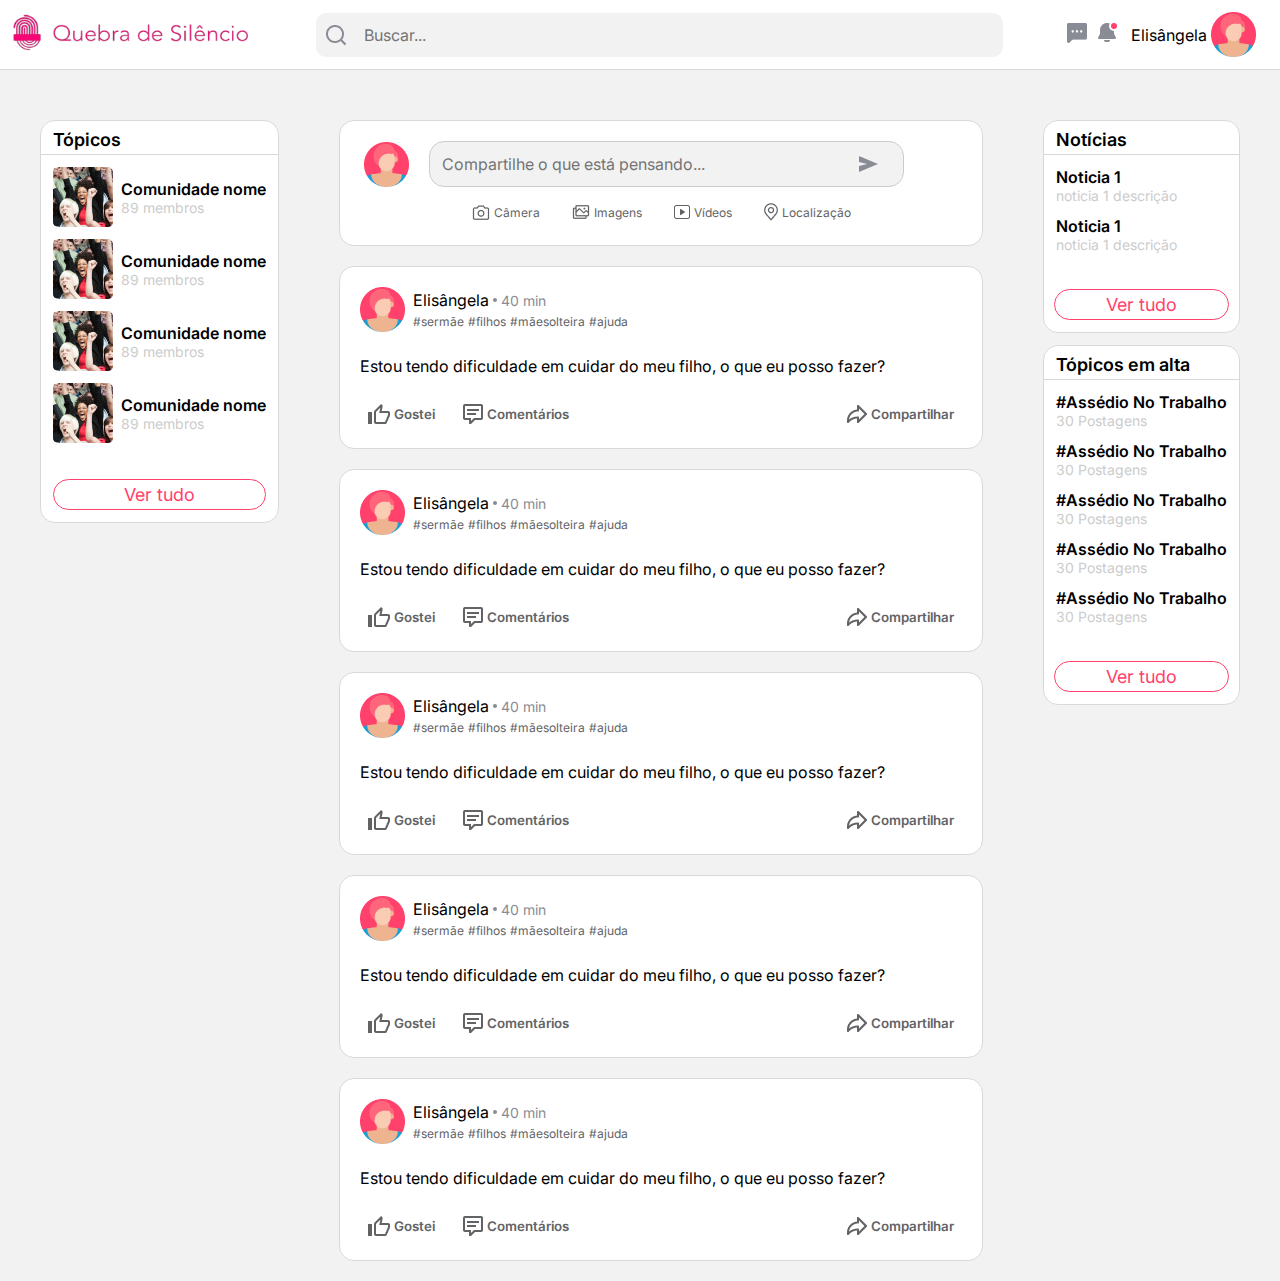
==== comunidade/index.html @ 5e2fcc79 "feat: finalizando projeto" ====
<!DOCTYPE html>
<html lang="en">

<head>
  <meta charset="UTF-8">
  <meta name="viewport" content="width=device-width, initial-scale=1.0">
  <link rel="preconnect" href="https://fonts.googleapis.com">
  <link rel="preconnect" href="https://fonts.gstatic.com" crossorigin>
  <link
    href="https://fonts.googleapis.com/css2?family=Epilogue:wght@400;600;800&family=Inter:wght@400;600;800&family=Roboto:wght@400;500;700&display=swap"
    rel="stylesheet">
  <link rel="stylesheet" href="styles.css">
  <title>Quebra de Silêncio - Comunidade</title>
</head>

<body>
  <header id="navheader">
    <nav class="comunidade-navbar">
      <a href="/comunidade-quebradesilencio/comunidade">
        <img src="../images/logo_novo.png" alt="Quebra de Silêncio">
      </a>
      <ul class="comunidade-navbar-list">
        <li class="comunidade-navbar-item search">
          <img src="./assets/ri_search-line.png" alt="Pesquisar">
          <input type="text" name="search" id="search" placeholder="Buscar...">
        </li>
        <li class="comunidade-navbar-item chat">
          <a href="#">
            <img src="./assets/chat.png" alt="">
          </a>
        </li>
        <li class="comunidade-navbar-item notification notified">
          <a href="#">
            <img src="./assets/notification.png" alt="">
          </a>
        </li>
        <li class="comunidade-navbar-item user ">
          <p>Elisângela</p>
          <img src="./assets/user_icon.png" alt="Elisângela">

        </li>
      </ul>
    </nav>
  </header>

  <main class="feed-container">
    <aside class="topicos">
      <p>Tópicos</p>
      <ul>
        <li>
          <img src="./assets/comunidade-template.jpg" alt="Comunidade nome">
          <div class="comunidade-nome-container">
            <p class="comunidade-nome">Comunidade nome</p>
            <p class="comunidade-members">89 membros</p>
          </div>
        </li>
        <li>
          <img src="./assets/comunidade-template.jpg" alt="Comunidade nome">
          <div class="comunidade-nome-container">
            <p class="comunidade-nome">Comunidade nome</p>
            <p class="comunidade-members">89 membros</p>
          </div>
        </li>
        <li>
          <img src="./assets/comunidade-template.jpg" alt="Comunidade nome">
          <div class="comunidade-nome-container">
            <p class="comunidade-nome">Comunidade nome</p>
            <p class="comunidade-members">89 membros</p>
          </div>
        </li>
        <li>
          <img src="./assets/comunidade-template.jpg" alt="Comunidade nome">
          <div class="comunidade-nome-container">
            <p class="comunidade-nome">Comunidade nome</p>
            <p class="comunidade-members">89 membros</p>
          </div>
        </li>
      </ul>

      <button type="button" class="button-see-all">
        Ver tudo
      </button>
    </aside>
    <section class="feed">
      <div class="user-feed-input-container">
        <div class="user-feed-input">
          <img src="./assets/user_icon.png" alt="Elisângela">
          <div class="input-div-container">
            <input type="text" name="post" id="post" placeholder="Compartilhe o que está pensando...">
            <button type="button">
              <img src="./assets/send.png" alt="Enviar">

            </button>
          </div>
        </div>
        <div class="tools">
          <button class="tool-container">
            <img src="./assets/camera.png" alt="Câmera">
            <p>Câmera</p>
          </button>
          <button class="tool-container">
            <img src="./assets/images.png" alt="Câmera">
            <p>Imagens</p>
          </button>
          <button class="tool-container">
            <img src="./assets/videos.png" alt="Câmera">
            <p>Vídeos</p>
          </button>
          <button class="tool-container">
            <img src="./assets/location.png" alt="Câmera">
            <p>Localização</p>
          </button>
        </div>
      </div>
      <div class="posts">
        <div class="post">
          <div class="user-post">
            <img src="./assets/user_icon.png" alt="Elisângela">
            <div class="post-hashtags-container">
              <div>
                <p>Elisângela</p>
                <div class="divider-point"></div>
                <p class="post-time">40 min</p>
              </div>
              <div class="hashtags">
                <a href="#" class="hashtag">#sermãe</a>
                <a href="#" class="hashtag">#filhos</a>
                <a href="#" class="hashtag">#mãesolteira</a>
                <a href="#" class="hashtag">#ajuda</a>
              </div>


            </div>
          </div>
          <p class="post-description">Estou tendo dificuldade em cuidar do meu filho, o que eu posso fazer?</p>
          <div class="post-assets">
            <!-- aqui vai imagem, video, arquivo etc. -->
          </div>
          <div class="actions">
            <div class="like-comment">
              <button type="button" class="action">
                <img src="./assets/like.png" alt="Botão de gostei">
                <p>Gostei</p>
              </button>
              <button type="button" class="action">
                <img src="./assets/comment.png" alt="Botão de comentários">
                <p>Comentários</p>
              </button>
            </div>
            <button type="button" class="action">
              <img src="./assets/share.png" alt="Botão de compartilhar">
              <p>Compartilhar</p>
            </button>
          </div>
        </div>
        <div class="post">
          <div class="user-post">
            <img src="./assets/user_icon.png" alt="Elisângela">
            <div class="post-hashtags-container">
              <div>
                <p>Elisângela</p>
                <div class="divider-point"></div>
                <p class="post-time">40 min</p>
              </div>
              <div class="hashtags">
                <a href="#" class="hashtag">#sermãe</a>
                <a href="#" class="hashtag">#filhos</a>
                <a href="#" class="hashtag">#mãesolteira</a>
                <a href="#" class="hashtag">#ajuda</a>
              </div>


            </div>
          </div>
          <p class="post-description">Estou tendo dificuldade em cuidar do meu filho, o que eu posso fazer?</p>
          <div class="post-assets">
            <!-- aqui vai imagem, video, arquivo etc. -->
          </div>
          <div class="actions">
            <div class="like-comment">
              <button type="button" class="action">
                <img src="./assets/like.png" alt="Botão de gostei">
                <p>Gostei</p>
              </button>
              <button type="button" class="action">
                <img src="./assets/comment.png" alt="Botão de comentários">
                <p>Comentários</p>
              </button>
            </div>
            <button type="button" class="action">
              <img src="./assets/share.png" alt="Botão de compartilhar">
              <p>Compartilhar</p>
            </button>
          </div>
        </div>
        <div class="post">
          <div class="user-post">
            <img src="./assets/user_icon.png" alt="Elisângela">
            <div class="post-hashtags-container">
              <div>
                <p>Elisângela</p>
                <div class="divider-point"></div>
                <p class="post-time">40 min</p>
              </div>
              <div class="hashtags">
                <a href="#" class="hashtag">#sermãe</a>
                <a href="#" class="hashtag">#filhos</a>
                <a href="#" class="hashtag">#mãesolteira</a>
                <a href="#" class="hashtag">#ajuda</a>
              </div>


            </div>
          </div>
          <p class="post-description">Estou tendo dificuldade em cuidar do meu filho, o que eu posso fazer?</p>
          <div class="post-assets">
            <!-- aqui vai imagem, video, arquivo etc. -->
          </div>
          <div class="actions">
            <div class="like-comment">
              <button type="button" class="action">
                <img src="./assets/like.png" alt="Botão de gostei">
                <p>Gostei</p>
              </button>
              <button type="button" class="action">
                <img src="./assets/comment.png" alt="Botão de comentários">
                <p>Comentários</p>
              </button>
            </div>
            <button type="button" class="action">
              <img src="./assets/share.png" alt="Botão de compartilhar">
              <p>Compartilhar</p>
            </button>
          </div>
        </div>
        <div class="post">
          <div class="user-post">
            <img src="./assets/user_icon.png" alt="Elisângela">
            <div class="post-hashtags-container">
              <div>
                <p>Elisângela</p>
                <div class="divider-point"></div>
                <p class="post-time">40 min</p>
              </div>
              <div class="hashtags">
                <a href="#" class="hashtag">#sermãe</a>
                <a href="#" class="hashtag">#filhos</a>
                <a href="#" class="hashtag">#mãesolteira</a>
                <a href="#" class="hashtag">#ajuda</a>
              </div>


            </div>
          </div>
          <p class="post-description">Estou tendo dificuldade em cuidar do meu filho, o que eu posso fazer?</p>
          <div class="post-assets">
            <!-- aqui vai imagem, video, arquivo etc. -->
          </div>
          <div class="actions">
            <div class="like-comment">
              <button type="button" class="action">
                <img src="./assets/like.png" alt="Botão de gostei">
                <p>Gostei</p>
              </button>
              <button type="button" class="action">
                <img src="./assets/comment.png" alt="Botão de comentários">
                <p>Comentários</p>
              </button>
            </div>
            <button type="button" class="action">
              <img src="./assets/share.png" alt="Botão de compartilhar">
              <p>Compartilhar</p>
            </button>
          </div>
        </div>
        <div class="post">
          <div class="user-post">
            <img src="./assets/user_icon.png" alt="Elisângela">
            <div class="post-hashtags-container">
              <div>
                <p>Elisângela</p>
                <div class="divider-point"></div>
                <p class="post-time">40 min</p>
              </div>
              <div class="hashtags">
                <a href="#" class="hashtag">#sermãe</a>
                <a href="#" class="hashtag">#filhos</a>
                <a href="#" class="hashtag">#mãesolteira</a>
                <a href="#" class="hashtag">#ajuda</a>
              </div>


            </div>
          </div>
          <p class="post-description">Estou tendo dificuldade em cuidar do meu filho, o que eu posso fazer?</p>
          <div class="post-assets">
            <!-- aqui vai imagem, video, arquivo etc. -->
          </div>
          <div class="actions">
            <div class="like-comment">
              <button type="button" class="action">
                <img src="./assets/like.png" alt="Botão de gostei">
                <p>Gostei</p>
              </button>
              <button type="button" class="action">
                <img src="./assets/comment.png" alt="Botão de comentários">
                <p>Comentários</p>
              </button>
            </div>
            <button type="button" class="action">
              <img src="./assets/share.png" alt="Botão de compartilhar">
              <p>Compartilhar</p>
            </button>
          </div>
        </div>
      </div>

    </section>
    <div class="topics-news">
      <aside class="noticias">
        <p>Notícias</p>
        <ul>
          <li>
            <a href="#">
              <p class="news-title">Noticia 1</p>
            </a>
            <p class="news-description">
              noticia 1 descrição
            </p>
          </li>
          <li>
            <a href="#">
              <p class="news-title">Noticia 1</p>
            </a>
            <p class="news-description">
              noticia 1 descrição
            </p>
          </li>
        </ul>

        <button type="button" class="button-see-all">
          Ver tudo
        </button>
      </aside>
      <aside class="topicos-em-alta">
        <p>Tópicos em alta</p>
        <ul>
          <li>
            <a href="#">
              <p class="hot-topic-title">#Assédio No Trabalho</p>
            </a>
            <p class="hot-topic-posts">
              30 Postagens
            </p>
          </li>
          <li>
            <a href="#">
              <p class="hot-topic-title">#Assédio No Trabalho</p>
            </a>
            <p class="hot-topic-posts">
              30 Postagens
            </p>
          </li>
          <li>
            <a href="#">
              <p class="hot-topic-title">#Assédio No Trabalho</p>
            </a>
            <p class="hot-topic-posts">
              30 Postagens
            </p>
          </li>
          <li>
            <a href="#">
              <p class="hot-topic-title">#Assédio No Trabalho</p>
            </a>
            <p class="hot-topic-posts">
              30 Postagens
            </p>
          </li>
          <li>
            <a href="#">
              <p class="hot-topic-title">#Assédio No Trabalho</p>
            </a>
            <p class="hot-topic-posts">
              30 Postagens
            </p>
          </li>
        </ul>

        <button type="button" class="button-see-all">
          Ver tudo
        </button>
      </aside>

    </div>

  </main>
</body>

</html>
---- comunidade/styles.css ----
* {
    margin: 0;
    padding: 0;
    box-sizing: border-box;
    font-family: 'Inter';
}


body {
    background: #F2F2F2;
    min-height: 100vh;
    padding-bottom: 20px;
}

a {
    text-decoration: none;
    color: #000;
}

a:hover {
    color: #FF416C;
}

#navheader {
    position: sticky;
    top: 0;
    padding: 12px;
    width: 100%;
    background-color: #fff;
    border-bottom: 1px solid #d9d9d9;
}

.comunidade-navbar {
    display: flex;
    align-items: center;
}

.comunidade-navbar a>img {
    width: 240px;
    height: 40px;
}

.comunidade-navbar-list {
    width: 100%;
    display: flex;
    align-items: center;
    justify-content: space-between;

    list-style-type: none;
}

.comunidade-navbar-item.search {
    flex: 1;
    display: flex;
    align-items: center;
    border-radius: 10px;
    margin: 0 64px;
    background: #F2F2F2;
    padding: 4px 8px;

}

.comunidade-navbar-item.search img {
    width: 24px;
    height: 24px;
}

.comunidade-navbar-item.search input {
    flex: 1;
    border: none;
    outline: none;
    padding: 8px 16px;
    font-size: 16px;
    background: transparent;
    font-size: 16px;

}

.comunidade-navbar-item.chat {
    margin-right: 8px;
    position: relative;

}



.comunidade-navbar-item.chat img {
    width: 20px;
    height: 20px;
}

.comunidade-navbar-item.notification {
    position: relative;

}

.comunidade-navbar-item.notified::after {
    position: absolute;
    top: 0;
    right: 0;
    content: "";
    width: 6px;
    height: 6px;
    background: #FF416C;
    border: 2px solid #fff;
    border-radius: 100%;
}

.comunidade-navbar-item.chat.notified::after {
    top: -3px;
    right: -4px;
}

.comunidade-navbar-item.notification img {
    width: 24px;
    height: 24px;
}


.comunidade-navbar-item.user {
    display: flex;
    align-items: center;
    gap: 4px;
    margin: 0 12px;
}


/*---------------------------MAIN----------------------------------*/

.feed-container {
    width: 100%;
    display: flex;
    align-items: flex-start;
    margin-top: 50px;
    padding: 0 40px;
}

.topicos {
    display: flex;
    flex-direction: column;
    background: #fff;
    border-radius: 15px;
    border: 1px solid #d9d9d9;
    position: sticky;
    top: 83px;
}

.topicos>p,
.topicos-em-alta>p,
.noticias>p {
    border-bottom: 1px solid #D9D9D9;
    font-size: 18px;
    font-weight: 600;
    padding: 8px 12px 4px;
}

.topicos ul,
.topicos-em-alta ul,
.noticias ul {
    list-style-type: none;
    padding: 12px;
}

.topicos ul li {
    display: flex;
    align-items: center;
    gap: 8px;
    margin-bottom: 12px;
}


.topicos ul li .comunidade-nome-container {
    display: flex;
    flex-direction: column;
}

.topicos ul li p.comunidade-nome {
    font-size: 16px;
    font-weight: 600;
}

.topicos ul li p.comunidade-members {
    font-size: 14px;
    font-weight: 400;
    color: #ccc;
}

.button-see-all {
    display: block;
    width: 90%;
    padding: 4px;
    margin: 12px auto;
    border-radius: 20px;
    background: none;
    border: 1px solid #FF416C;
    color: #FF416C;
    font-size: 18px;
    cursor: pointer;
    transition: all .2s ease;
}

.button-see-all:hover {
    background: #FF416C;
    color: #fff;
}


.topicos-em-alta {
    background: #fff;
    border-radius: 15px;
    border: 1px solid #d9d9d9;
}

.topicos-em-alta ul li {
    margin-bottom: 12px;
}

.topicos-em-alta ul li p.hot-topic-title {
    font-size: 16px;
    font-weight: 600;
}

.topicos-em-alta ul li p.hot-topic-posts {
    font-size: 14px;
    font-weight: 400;
    color: #ccc;
}


.feed {
    flex: 1;
    margin: 0 60px;
}


.feed .user-feed-input-container {
    width: 100%;
    display: flex;
    flex-direction: column;
    align-items: center;
    background: #fff;
    border-radius: 15px;
    border: 1px solid #d9d9d9;
    padding: 20px 24px;
}

.user-feed-input {
    width: 100%;
    display: flex;
    align-items: center;
    gap: 20px;
}

.user-feed-input input {
    width: 100%;
    border: none;
    outline: none;
    background: none;
    padding: 12px;
    font-size: 16px;
}

.user-feed-input .input-div-container {
    background-color: #f2f2f2;
    border: 1px solid #ccc;
    border-radius: 15px;
    width: 80%;
    display: flex;
    align-items: center;
}

.user-feed-input .input-div-container button {
    background: none;
    border: none;
    cursor: pointer;
    display: flex;
    align-items: center;
    justify-content: center;
    margin-right: 20px;
    transition: all .2s ease;
    padding: 5px;

}




.feed .tools {
    margin-top: 12px;
    display: flex;
    align-items: center;
    gap: 16px;
}

.feed .tools .tool-container {
    display: flex;
    gap: 4px;
    align-items: center;
}

.tool-container {
    color: #626365;
    display: flex;
    align-items: center;
    gap: 4px;
    background: none;
    border: none;
    cursor: pointer;
    padding: 4px 8px;
    transition: all .2s ease;
}

.tool-container:hover {
    background: #f0eeee;
    border-radius: 4px;
}

.feed .tools .tool-container p {

    font-size: 12px;
    color: #626365;
}


.post {
    background: #fff;
    margin-top: 20px;
    border-radius: 15px;
    border: 1px solid #d9d9d9;
    padding: 20px;
}

.post .user-post {
    display: flex;
    align-items: center;
    gap: 8px;
}

.post .post-hashtags-container>div {
    display: flex;
    align-items: center;
    gap: 4px;
}

.post .post-hashtags-container>div p.post-time {
    color: #898C94;
    font-size: 14px;
}

.post-hashtags-container .divider-point {
    width: 4px;
    height: 4px;
    border-radius: 100%;
    background-color: #898C94;
}

.hashtags {
    display: flex;
    align-items: center;
    gap: 3px;
    margin-top: 4px;
}

.hashtag {
    color: #626365;
    font-size: 12px;
}

.post-description {
    font-size: 16px;
    margin-top: 24px;
}

.actions {
    display: flex;
    align-items: center;
    justify-content: space-between;
    margin-top: 24px;
}

.action {
    color: #626365;
    font-weight: 600;
    display: flex;
    align-items: center;
    gap: 4px;
    background: none;
    border: none;
    cursor: pointer;
    padding: 4px 8px;
    transition: all .2s ease;
}

.action:hover {
    background: #f0eeee;
    border-radius: 4px;
}

.actions .like-comment {
    display: flex;
    align-items: center;
    gap: 12px;
}



.topics-news {
    display: flex;
    flex-direction: column;
    gap: 12px;
    position: sticky;
    top: 83px;
}


.noticias {
    background: #fff;
    border-radius: 15px;
    border: 1px solid #d9d9d9;
}

.noticias ul li {
    margin-bottom: 12px;
}

.noticias ul li p.news-title {
    font-size: 16px;
    font-weight: 600;
}

.noticias ul li p.news-description {
    font-size: 14px;
    font-weight: 400;
    color: #ccc;
}
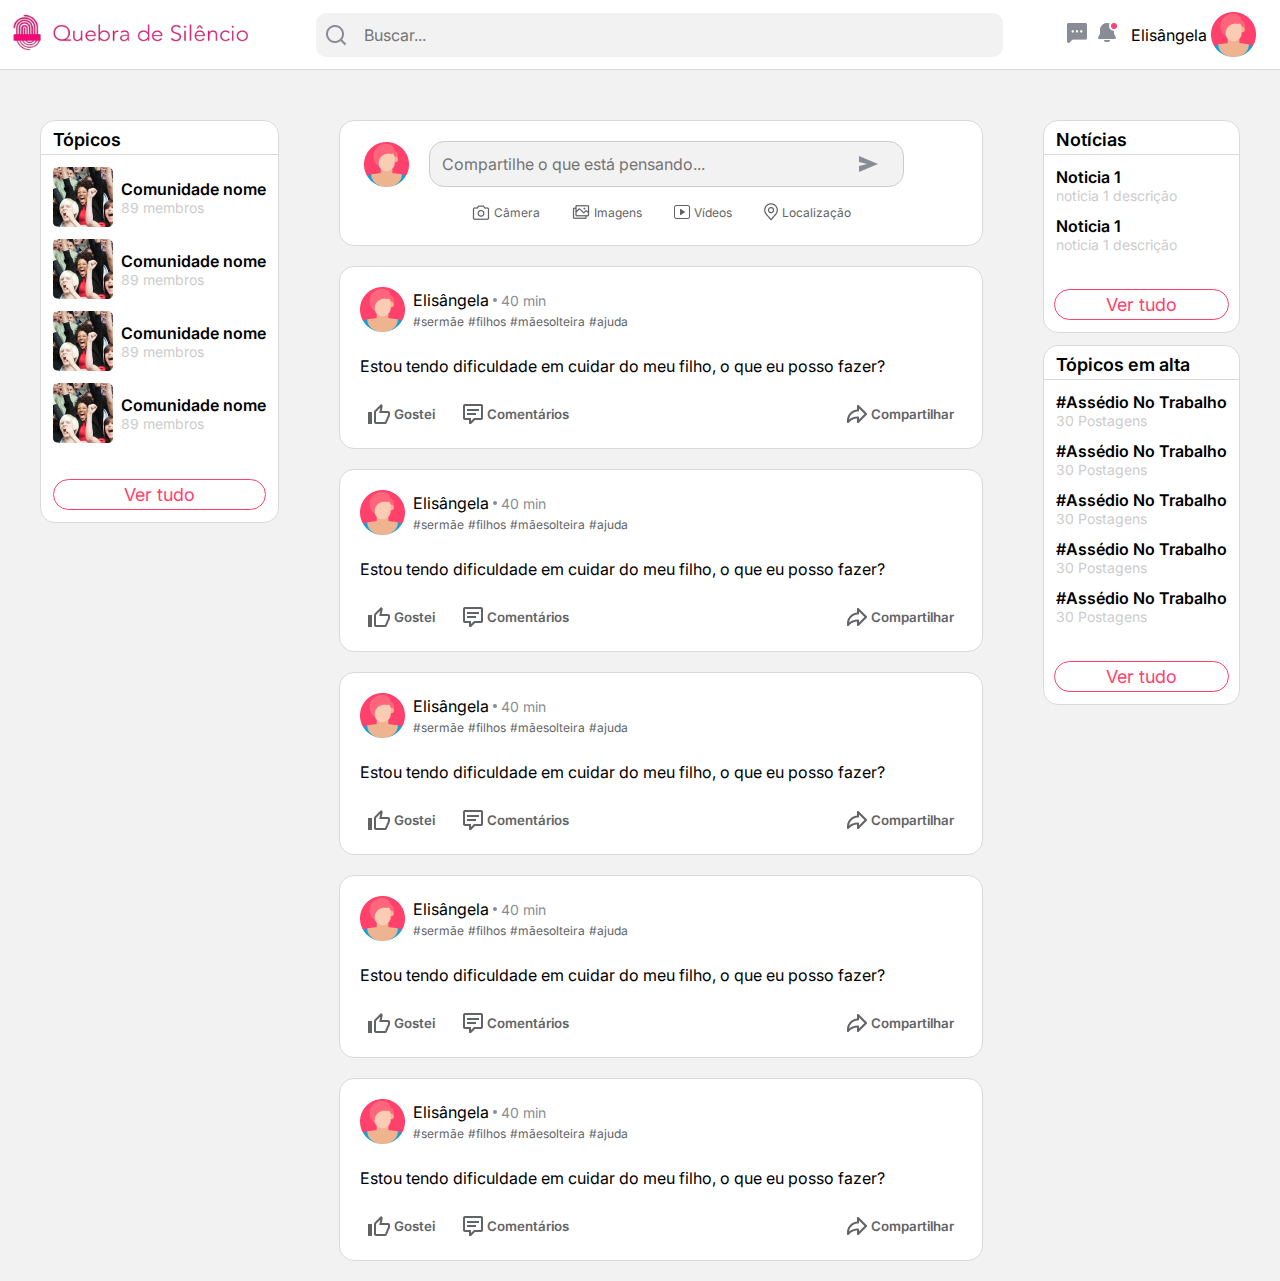
==== commit f003d173: "style: rename link" ====
--- a/comunidade/index.html
+++ b/comunidade/index.html
@@ -17,7 +17,7 @@
   <header id="navheader">
     <nav class="comunidade-navbar">
       <a href="/comunidade-quebradesilencio/comunidade">
-        <img src="../images/logo_novo.png" alt="Quebra de Silêncio">
+        <img src="./assets/logo_novo.png" alt="Quebra de Silêncio">
       </a>
       <ul class="comunidade-navbar-list">
         <li class="comunidade-navbar-item search">
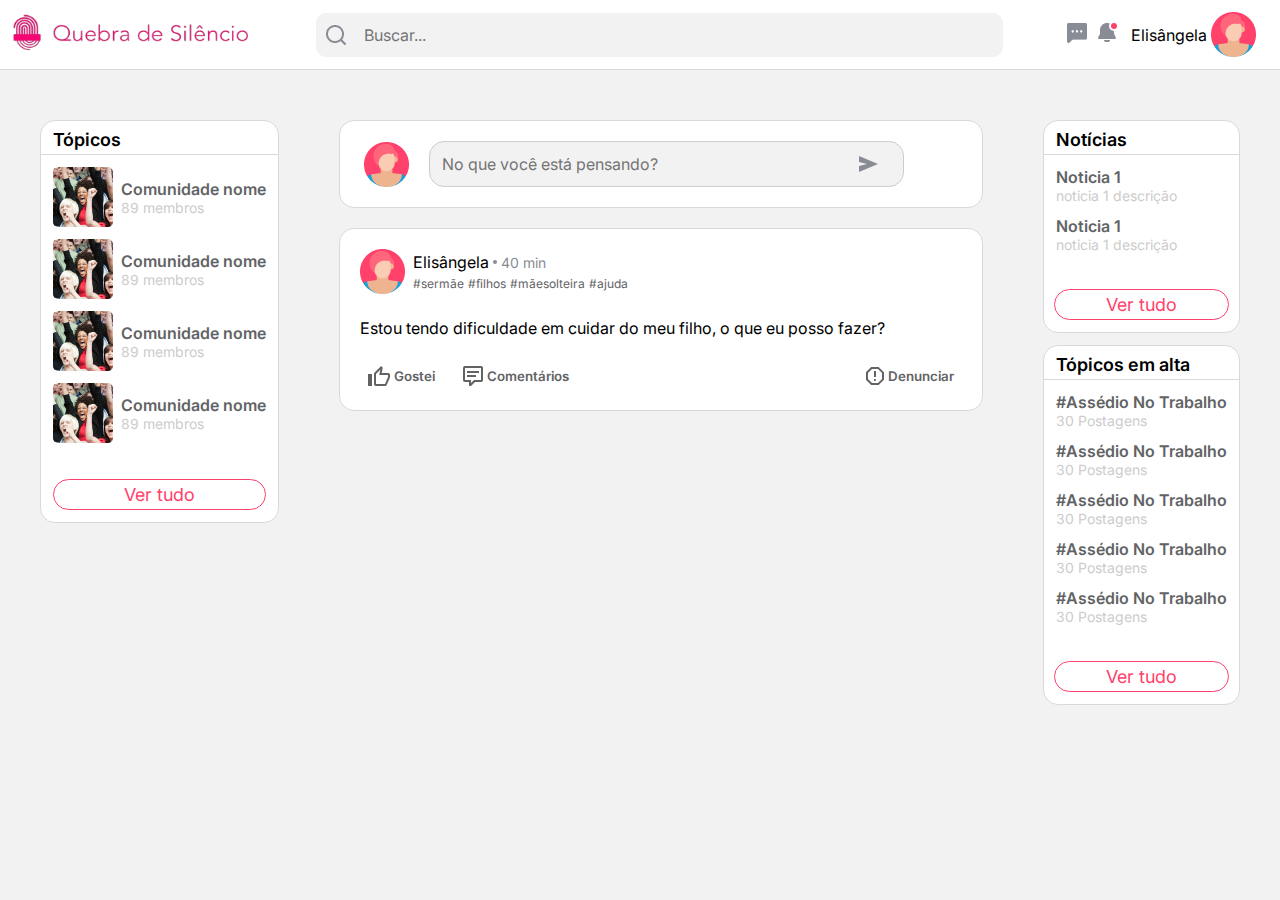
==== commit 8424eb07: "feat: create Modals" ====
--- a/comunidade/index.html
+++ b/comunidade/index.html
@@ -9,7 +9,8 @@
   <link
     href="https://fonts.googleapis.com/css2?family=Epilogue:wght@400;600;800&family=Inter:wght@400;600;800&family=Roboto:wght@400;500;700&display=swap"
     rel="stylesheet">
-  <link rel="stylesheet" href="styles.css">
+  <link rel="stylesheet" href="./css/styles.css">
+  <link rel="stylesheet" href="./css/modal.css">
   <title>Quebra de Silêncio - Comunidade</title>
 </head>
 
@@ -34,7 +35,8 @@
             <img src="./assets/notification.png" alt="">
           </a>
         </li>
-        <li class="comunidade-navbar-item user ">
+        <li class="comunidade-navbar-item user" onclick="openUserModal()">
+
           <p>Elisângela</p>
           <img src="./assets/user_icon.png" alt="Elisângela">
 
@@ -86,31 +88,14 @@
         <div class="user-feed-input">
           <img src="./assets/user_icon.png" alt="Elisângela">
           <div class="input-div-container">
-            <input type="text" name="post" id="post" placeholder="Compartilhe o que está pensando...">
+            <input type="text" name="post" id="post-feed" placeholder="No que você está pensando?"
+              onclick="openModal()">
             <button type="button">
               <img src="./assets/send.png" alt="Enviar">
-
             </button>
           </div>
         </div>
-        <div class="tools">
-          <button class="tool-container">
-            <img src="./assets/camera.png" alt="Câmera">
-            <p>Câmera</p>
-          </button>
-          <button class="tool-container">
-            <img src="./assets/images.png" alt="Câmera">
-            <p>Imagens</p>
-          </button>
-          <button class="tool-container">
-            <img src="./assets/videos.png" alt="Câmera">
-            <p>Vídeos</p>
-          </button>
-          <button class="tool-container">
-            <img src="./assets/location.png" alt="Câmera">
-            <p>Localização</p>
-          </button>
-        </div>
+
       </div>
       <div class="posts">
         <div class="post">
@@ -147,172 +132,13 @@
                 <p>Comentários</p>
               </button>
             </div>
-            <button type="button" class="action">
-              <img src="./assets/share.png" alt="Botão de compartilhar">
-              <p>Compartilhar</p>
+            <button type="button" class="action" onclick="openReportModal()">
+              <img src="./assets/report.png" alt="Botão de reportar">
+              <p>Denunciar</p>
             </button>
           </div>
         </div>
-        <div class="post">
-          <div class="user-post">
-            <img src="./assets/user_icon.png" alt="Elisângela">
-            <div class="post-hashtags-container">
-              <div>
-                <p>Elisângela</p>
-                <div class="divider-point"></div>
-                <p class="post-time">40 min</p>
-              </div>
-              <div class="hashtags">
-                <a href="#" class="hashtag">#sermãe</a>
-                <a href="#" class="hashtag">#filhos</a>
-                <a href="#" class="hashtag">#mãesolteira</a>
-                <a href="#" class="hashtag">#ajuda</a>
-              </div>
-
-
-            </div>
-          </div>
-          <p class="post-description">Estou tendo dificuldade em cuidar do meu filho, o que eu posso fazer?</p>
-          <div class="post-assets">
-            <!-- aqui vai imagem, video, arquivo etc. -->
-          </div>
-          <div class="actions">
-            <div class="like-comment">
-              <button type="button" class="action">
-                <img src="./assets/like.png" alt="Botão de gostei">
-                <p>Gostei</p>
-              </button>
-              <button type="button" class="action">
-                <img src="./assets/comment.png" alt="Botão de comentários">
-                <p>Comentários</p>
-              </button>
-            </div>
-            <button type="button" class="action">
-              <img src="./assets/share.png" alt="Botão de compartilhar">
-              <p>Compartilhar</p>
-            </button>
-          </div>
-        </div>
-        <div class="post">
-          <div class="user-post">
-            <img src="./assets/user_icon.png" alt="Elisângela">
-            <div class="post-hashtags-container">
-              <div>
-                <p>Elisângela</p>
-                <div class="divider-point"></div>
-                <p class="post-time">40 min</p>
-              </div>
-              <div class="hashtags">
-                <a href="#" class="hashtag">#sermãe</a>
-                <a href="#" class="hashtag">#filhos</a>
-                <a href="#" class="hashtag">#mãesolteira</a>
-                <a href="#" class="hashtag">#ajuda</a>
-              </div>
-
-
-            </div>
-          </div>
-          <p class="post-description">Estou tendo dificuldade em cuidar do meu filho, o que eu posso fazer?</p>
-          <div class="post-assets">
-            <!-- aqui vai imagem, video, arquivo etc. -->
-          </div>
-          <div class="actions">
-            <div class="like-comment">
-              <button type="button" class="action">
-                <img src="./assets/like.png" alt="Botão de gostei">
-                <p>Gostei</p>
-              </button>
-              <button type="button" class="action">
-                <img src="./assets/comment.png" alt="Botão de comentários">
-                <p>Comentários</p>
-              </button>
-            </div>
-            <button type="button" class="action">
-              <img src="./assets/share.png" alt="Botão de compartilhar">
-              <p>Compartilhar</p>
-            </button>
-          </div>
-        </div>
-        <div class="post">
-          <div class="user-post">
-            <img src="./assets/user_icon.png" alt="Elisângela">
-            <div class="post-hashtags-container">
-              <div>
-                <p>Elisângela</p>
-                <div class="divider-point"></div>
-                <p class="post-time">40 min</p>
-              </div>
-              <div class="hashtags">
-                <a href="#" class="hashtag">#sermãe</a>
-                <a href="#" class="hashtag">#filhos</a>
-                <a href="#" class="hashtag">#mãesolteira</a>
-                <a href="#" class="hashtag">#ajuda</a>
-              </div>
-
-
-            </div>
-          </div>
-          <p class="post-description">Estou tendo dificuldade em cuidar do meu filho, o que eu posso fazer?</p>
-          <div class="post-assets">
-            <!-- aqui vai imagem, video, arquivo etc. -->
-          </div>
-          <div class="actions">
-            <div class="like-comment">
-              <button type="button" class="action">
-                <img src="./assets/like.png" alt="Botão de gostei">
-                <p>Gostei</p>
-              </button>
-              <button type="button" class="action">
-                <img src="./assets/comment.png" alt="Botão de comentários">
-                <p>Comentários</p>
-              </button>
-            </div>
-            <button type="button" class="action">
-              <img src="./assets/share.png" alt="Botão de compartilhar">
-              <p>Compartilhar</p>
-            </button>
-          </div>
-        </div>
-        <div class="post">
-          <div class="user-post">
-            <img src="./assets/user_icon.png" alt="Elisângela">
-            <div class="post-hashtags-container">
-              <div>
-                <p>Elisângela</p>
-                <div class="divider-point"></div>
-                <p class="post-time">40 min</p>
-              </div>
-              <div class="hashtags">
-                <a href="#" class="hashtag">#sermãe</a>
-                <a href="#" class="hashtag">#filhos</a>
-                <a href="#" class="hashtag">#mãesolteira</a>
-                <a href="#" class="hashtag">#ajuda</a>
-              </div>
-
-
-            </div>
-          </div>
-          <p class="post-description">Estou tendo dificuldade em cuidar do meu filho, o que eu posso fazer?</p>
-          <div class="post-assets">
-            <!-- aqui vai imagem, video, arquivo etc. -->
-          </div>
-          <div class="actions">
-            <div class="like-comment">
-              <button type="button" class="action">
-                <img src="./assets/like.png" alt="Botão de gostei">
-                <p>Gostei</p>
-              </button>
-              <button type="button" class="action">
-                <img src="./assets/comment.png" alt="Botão de comentários">
-                <p>Comentários</p>
-              </button>
-            </div>
-            <button type="button" class="action">
-              <img src="./assets/share.png" alt="Botão de compartilhar">
-              <p>Compartilhar</p>
-            </button>
-          </div>
-        </div>
+
       </div>
 
     </section>
@@ -395,6 +221,101 @@
     </div>
 
   </main>
+  <div id="overlay-modal-post">
+    <div id="post-modal-content">
+      <div class="post-modal-user">
+        <div class="user-post-data">
+          <img src="./assets/user_icon.png" alt="Elisângela">
+          <p>Elisângela Rodrigues Lima</p>
+        </div>
+        <textarea type="text" name="post" id="post-feed" placeholder="No que você está pensando?"
+          onclick="openModal()"></textarea>
+        <div class="tools">
+          <button class="tool-container">
+            <img src="./assets/camera.png" alt="Câmera">
+            <p>Câmera</p>
+          </button>
+          <button class="tool-container">
+            <img src="./assets/images.png" alt="Câmera">
+            <p>Imagens</p>
+          </button>
+          <button class="tool-container">
+            <img src="./assets/videos.png" alt="Câmera">
+            <p>Vídeos</p>
+          </button>
+          <button class="tool-container">
+            <img src="./assets/location.png" alt="Câmera">
+            <p>Localização</p>
+          </button>
+        </div>
+
+        <div class="actions-btns">
+          <button type="button" id="cancel-post-btn" onclick="closeModal()">
+            Cancelar
+          </button>
+          <button type="button" id="create-post-btn" onclick="closeModal()">
+            Postar
+          </button>
+        </div>
+      </div>
+    </div>
+  </div>
+  <div id="overlay-modal-report">
+    <div id="report-modal-content">
+      <header>
+
+        <h3>Escolha o motivo da denúncia</h3>
+      </header>
+      <main class="report-options">
+        <button type="button" class="report-option" onclick="closeReportModal()">
+          Xingamentos, racismo, homofobia, prenconceitos em geral.
+        </button>
+        <button type="button" class="report-option" onclick="closeReportModal()">
+          Conta falsa, espalhando desinformação.
+        </button>
+        <button type="button" class="report-option" onclick="closeReportModal()">
+          Por que eu quero denunciar.
+        </button>
+
+      </main>
+      <footer>
+        <p class="report-footer-text">Nossa equipe irá analisar sua denúncia e as ações do denunciado, informando-lhe
+          caso ocorra algum banimento/suspensão.</p>
+      </footer>
+      <div class="btn-toogle-modal">
+
+        <button type="button" id="cancel-report-btn" onclick="closeReportModal()">
+          Cancelar
+        </button>
+      </div>
+    </div>
+  </div>
+  <div id="overlay-user-modal">
+    <div id="user-modal-content">
+      <button class="close-btn" onclick="closeUserModal()">X</button>
+      <div class="username">
+        <img src="./assets/user_icon.png" alt="Elisângela">
+        <p>Elisângela Rodrigues Lima</p>
+      </div>
+
+      <div class="achievements">
+        <div class="achievement">
+          <img src="./assets/comment.png" alt="Botão de comentários">
+          <p>20 Comentários</p>
+        </div>
+        <div class="achievement">
+          <img src="./assets/like.png" alt="Botão de gostei">
+          <p>24 Likes</p>
+        </div>
+        <div class="achievement">
+          <img src="./assets/trend.png" alt="Botão de gostei">
+          <p>12 Tópicos iniciados</p>
+        </div>
+
+      </div>
+    </div>
+  </div>
+  <script src="./js/modal.js"></script>
 </body>
 
 </html>--- a/comunidade/css/styles.css
+++ b/comunidade/css/styles.css
@@ -0,0 +1,404 @@
+* {
+    margin: 0;
+    padding: 0;
+    box-sizing: border-box;
+    font-family: 'Inter';
+}
+
+
+body {
+    background: #F2F2F2;
+    min-height: 100vh;
+    padding-bottom: 20px;
+}
+
+a {
+    text-decoration: none;
+    color: #000;
+}
+
+a:hover {
+    color: #FF416C;
+}
+
+#navheader {
+    position: sticky;
+    top: 0;
+    padding: 12px;
+    width: 100%;
+    background-color: #fff;
+    border-bottom: 1px solid #d9d9d9;
+}
+
+.comunidade-navbar {
+    display: flex;
+    align-items: center;
+}
+
+.comunidade-navbar a>img {
+    width: 240px;
+    height: 40px;
+}
+
+.comunidade-navbar-list {
+    width: 100%;
+    display: flex;
+    align-items: center;
+    justify-content: space-between;
+
+    list-style-type: none;
+}
+
+.comunidade-navbar-item.search {
+    flex: 1;
+    display: flex;
+    align-items: center;
+    border-radius: 10px;
+    margin: 0 64px;
+    background: #F2F2F2;
+    padding: 4px 8px;
+
+}
+
+.comunidade-navbar-item.search img {
+    width: 24px;
+    height: 24px;
+}
+
+.comunidade-navbar-item.search input {
+    flex: 1;
+    border: none;
+    outline: none;
+    padding: 8px 16px;
+    font-size: 16px;
+    background: transparent;
+    font-size: 16px;
+
+}
+
+.comunidade-navbar-item.chat {
+    margin-right: 8px;
+    position: relative;
+
+}
+
+
+
+.comunidade-navbar-item.chat img {
+    width: 20px;
+    height: 20px;
+}
+
+.comunidade-navbar-item.notification {
+    position: relative;
+
+}
+
+.comunidade-navbar-item.notified::after {
+    position: absolute;
+    top: 0;
+    right: 0;
+    content: "";
+    width: 6px;
+    height: 6px;
+    background: #FF416C;
+    border: 2px solid #fff;
+    border-radius: 100%;
+}
+
+.comunidade-navbar-item.chat.notified::after {
+    top: -3px;
+    right: -4px;
+}
+
+.comunidade-navbar-item.notification img {
+    width: 24px;
+    height: 24px;
+}
+
+
+.comunidade-navbar-item.user {
+    display: flex;
+    align-items: center;
+    gap: 4px;
+    margin: 0 12px;
+    cursor: pointer;
+}
+
+
+/*---------------------------MAIN----------------------------------*/
+
+.feed-container {
+    width: 100%;
+    display: flex;
+    align-items: flex-start;
+    margin-top: 50px;
+    padding: 0 40px;
+}
+
+.topicos {
+    display: flex;
+    flex-direction: column;
+    background: #fff;
+    border-radius: 15px;
+    border: 1px solid #d9d9d9;
+    position: sticky;
+    top: 83px;
+}
+
+.topicos>p,
+.topicos-em-alta>p,
+.noticias>p {
+    border-bottom: 1px solid #D9D9D9;
+    font-size: 18px;
+    font-weight: 600;
+    padding: 8px 12px 4px;
+}
+
+.topicos ul,
+.topicos-em-alta ul,
+.noticias ul {
+    list-style-type: none;
+    padding: 12px;
+}
+
+.topicos ul li {
+    display: flex;
+    align-items: center;
+    gap: 8px;
+    margin-bottom: 12px;
+}
+
+
+.topicos ul li .comunidade-nome-container {
+    display: flex;
+    flex-direction: column;
+}
+
+.topicos ul li p.comunidade-nome {
+    font-size: 16px;
+    font-weight: 600;
+    color: #626365;
+}
+
+.topicos ul li p.comunidade-members {
+    font-size: 14px;
+    font-weight: 400;
+    color: #ccc;
+}
+
+.button-see-all {
+    display: block;
+    width: 90%;
+    padding: 4px;
+    margin: 12px auto;
+    border-radius: 20px;
+    background: none;
+    border: 1px solid #FF416C;
+    color: #FF416C;
+    font-size: 18px;
+    cursor: pointer;
+    transition: all .2s ease;
+}
+
+.button-see-all:hover {
+    background: #FF416C;
+    color: #fff;
+}
+
+
+.topicos-em-alta {
+    background: #fff;
+    border-radius: 15px;
+    border: 1px solid #d9d9d9;
+}
+
+.topicos-em-alta ul li {
+    margin-bottom: 12px;
+}
+
+.topicos-em-alta ul li p.hot-topic-title {
+    font-size: 16px;
+    font-weight: 600;
+    color: #626365;
+}
+
+.topicos-em-alta ul li p.hot-topic-posts {
+    font-size: 14px;
+    font-weight: 400;
+    color: #ccc;
+}
+
+
+.feed {
+    flex: 1;
+    margin: 0 60px;
+}
+
+
+.feed .user-feed-input-container {
+    width: 100%;
+    display: flex;
+    flex-direction: column;
+    align-items: center;
+    background: #fff;
+    border-radius: 15px;
+    border: 1px solid #d9d9d9;
+    padding: 20px 24px;
+}
+
+.user-feed-input {
+    width: 100%;
+    display: flex;
+    align-items: center;
+    gap: 20px;
+}
+
+.user-feed-input input {
+    width: 100%;
+    border: none;
+    outline: none;
+    background: none;
+    padding: 12px;
+    font-size: 16px;
+}
+
+.user-feed-input .input-div-container {
+    background-color: #f2f2f2;
+    border: 1px solid #ccc;
+    border-radius: 15px;
+    width: 80%;
+    display: flex;
+    align-items: center;
+}
+
+.user-feed-input .input-div-container button {
+    background: none;
+    border: none;
+    cursor: pointer;
+    display: flex;
+    align-items: center;
+    justify-content: center;
+    margin-right: 20px;
+    transition: all .2s ease;
+    padding: 5px;
+
+}
+
+
+
+
+
+
+.post {
+    background: #fff;
+    margin-top: 20px;
+    border-radius: 15px;
+    border: 1px solid #d9d9d9;
+    padding: 20px;
+}
+
+.post .user-post {
+    display: flex;
+    align-items: center;
+    gap: 8px;
+}
+
+.post .post-hashtags-container>div {
+    display: flex;
+    align-items: center;
+    gap: 4px;
+}
+
+.post .post-hashtags-container>div p.post-time {
+    color: #898C94;
+    font-size: 14px;
+}
+
+.post-hashtags-container .divider-point {
+    width: 4px;
+    height: 4px;
+    border-radius: 100%;
+    background-color: #898C94;
+}
+
+.hashtags {
+    display: flex;
+    align-items: center;
+    gap: 3px;
+    margin-top: 4px;
+}
+
+.hashtag {
+    color: #626365;
+    font-size: 12px;
+}
+
+.post-description {
+    font-size: 16px;
+    margin-top: 24px;
+}
+
+.actions {
+    display: flex;
+    align-items: center;
+    justify-content: space-between;
+    margin-top: 24px;
+}
+
+.action {
+    color: #626365;
+    font-weight: 600;
+    display: flex;
+    align-items: center;
+    gap: 4px;
+    background: none;
+    border: none;
+    cursor: pointer;
+    padding: 4px 8px;
+    transition: all .2s ease;
+}
+
+.action:hover {
+    background: #f0eeee;
+    border-radius: 4px;
+}
+
+.actions .like-comment {
+    display: flex;
+    align-items: center;
+    gap: 12px;
+}
+
+
+
+.topics-news {
+    display: flex;
+    flex-direction: column;
+    gap: 12px;
+    position: sticky;
+    top: 83px;
+}
+
+
+.noticias {
+    background: #fff;
+    border-radius: 15px;
+    border: 1px solid #d9d9d9;
+}
+
+.noticias ul li {
+    margin-bottom: 12px;
+}
+
+.noticias ul li p.news-title {
+    font-size: 16px;
+    font-weight: 600;
+    color: #626365;
+}
+
+.noticias ul li p.news-description {
+    font-size: 14px;
+    font-weight: 400;
+    color: #ccc;
+}--- a/comunidade/css/modal.css
+++ b/comunidade/css/modal.css
@@ -0,0 +1,346 @@
+@keyframes openmodal {
+  0% {
+    transform: scale(0.5);
+  }
+
+  100% {
+    transform: scale(1);
+  }
+}
+
+
+#overlay-modal-post {
+  width: 100vw;
+  height: 100vh;
+  background: #0000006e;
+  position: absolute;
+  top: 0;
+  left: 0;
+  display: none;
+  align-items: center;
+  justify-content: center;
+
+}
+
+#post-modal-content {
+  width: 600px;
+  background: #fff;
+  padding: 24px;
+  border-radius: 14px;
+  animation-name: openmodal;
+  animation-duration: 0.2s;
+  animation-fill-mode: both;
+}
+
+
+
+
+.user-feed-input-container {
+  width: 100%;
+  display: flex;
+  flex-direction: column;
+  align-items: center;
+  background: #fff;
+  border-radius: 15px;
+  border: 1px solid #d9d9d9;
+  padding: 20px 24px;
+}
+
+.post-modal-user {
+  width: 100%;
+  display: flex;
+  flex-direction: column;
+  align-items: flex-start;
+  gap: 20px;
+}
+
+.post-modal-user textarea {
+  width: 100%;
+  height: 200px;
+  border: none;
+  outline: none;
+  background: none;
+  padding: 12px;
+  font-size: 16px;
+  resize: none;
+  transition: all .2s ease;
+}
+
+.post-modal-user textarea:focus {
+  border: 1px solid #d9d9d9;
+  border-radius: 15px;
+}
+
+.post-modal-user .input-div-container {
+  background-color: #f2f2f2;
+  border: 1px solid #ccc;
+  border-radius: 15px;
+  width: 80%;
+  display: flex;
+  align-items: center;
+}
+
+.post-modal-user .input-div-container button {
+  background: none;
+  border: none;
+  cursor: pointer;
+  display: flex;
+  align-items: center;
+  justify-content: center;
+  margin-right: 20px;
+  transition: all .2s ease;
+  padding: 5px;
+
+}
+
+
+.user-post-data {
+  display: flex;
+  align-items: center;
+  gap: 8px;
+}
+
+.user-post-data p {
+  font-family: 'Inter';
+  font-size: 16px;
+}
+
+
+.tools {
+  margin-top: 12px;
+  display: flex;
+  align-items: center;
+  gap: 16px;
+}
+
+.tools .tool-container {
+  display: flex;
+  gap: 4px;
+  align-items: center;
+}
+
+.tool-container {
+  color: #626365;
+  display: flex;
+  align-items: center;
+  gap: 4px;
+  background: none;
+  border: none;
+  cursor: pointer;
+  padding: 4px 8px;
+  transition: all .2s ease;
+}
+
+.tool-container:hover {
+  background: #f0eeee;
+  border-radius: 4px;
+}
+
+.tools .tool-container p {
+
+  font-size: 12px;
+  color: #626365;
+}
+
+
+.actions-btns {
+  width: 100%;
+  display: flex;
+  align-items: center;
+  justify-content: flex-end;
+  gap: 2px;
+}
+
+#cancel-post-btn {
+  align-self: flex-end;
+  width: 120px;
+  padding: 12px;
+  background: none;
+  color: #FF416C;
+  font-family: 'Inter';
+  border: none;
+  cursor: pointer;
+  transition: all .2s ease;
+  transform: scale(1);
+}
+
+#create-post-btn {
+  width: 120px;
+  padding: 12px;
+  background: #FF416C;
+  color: #fff;
+  font-family: 'Inter';
+  border-radius: 15px;
+  border: none;
+  cursor: pointer;
+  transition: all .2s ease;
+  transform: scale(1);
+}
+
+#create-post-btn:hover,
+#cancel-post-btn:hover,
+#cancel-report-btn:hover {
+  transform: scale(1.1);
+}
+
+#create-post-btn:active,
+#cancel-post-btn:active,
+#cancel-report-btn:active {
+  transform: scale(0.9);
+}
+
+
+/* REPORT MODAL */
+
+#overlay-modal-report {
+  width: 100vw;
+  height: 100vh;
+  background: #0000006e;
+  position: absolute;
+  top: 0;
+  left: 0;
+  display: none;
+  align-items: center;
+  justify-content: center;
+
+}
+
+#report-modal-content {
+  width: 600px;
+  background: #fff;
+  padding: 24px;
+  border-radius: 14px;
+  animation-name: openmodal;
+  animation-duration: 0.2s;
+  animation-fill-mode: both;
+  position: relative;
+}
+
+#report-modal-content>h3 {
+  text-align: center;
+}
+
+#report-modal-content .report-options {
+  display: flex;
+  flex-direction: column;
+  margin-top: 24px;
+  gap: 12px;
+}
+
+#report-modal-content .report-option {
+  padding: 12px 24px;
+  border: 1px solid #d9d9d9;
+  border-radius: 15px;
+  cursor: pointer;
+  transition: all .2s ease;
+  color: #626365;
+  background: none;
+  font-size: 16px;
+  text-align: left;
+}
+
+#report-modal-content .report-option:hover {
+  border-color: #FF416C;
+  color: #FF416C;
+}
+
+.report-footer-text {
+  color: #ccc;
+  font-size: 14px;
+  text-align: center;
+  margin-top: 12px;
+}
+
+.btn-toogle-modal {
+  width: 100%;
+  display: flex;
+  justify-content: flex-end;
+}
+
+#cancel-report-btn {
+  width: 120px;
+  padding: 12px;
+  background: none;
+  color: #FF416C;
+  font-family: 'Inter';
+  border: none;
+  cursor: pointer;
+  transition: all .2s ease;
+  transform: scale(1);
+}
+
+
+/* USER MODAL */
+
+#overlay-user-modal {
+  width: 100vw;
+  height: 100vh;
+  background: #0000006e;
+  position: absolute;
+  top: 0;
+  left: 0;
+  display: none;
+  align-items: center;
+  justify-content: center;
+
+}
+
+#user-modal-content {
+  width: 600px;
+  background: #fff;
+  padding: 24px;
+  border-radius: 14px;
+  animation-name: openmodal;
+  animation-duration: 0.2s;
+  animation-fill-mode: both;
+  position: relative;
+}
+
+
+.username,
+.achievements {
+  display: flex;
+  align-items: center;
+  gap: 12px;
+}
+
+.achievement {
+  width: 200px;
+  margin-top: 24px;
+  display: flex;
+  flex-direction: column;
+  align-items: center;
+  text-align: center;
+  gap: 12px;
+  border: 1px solid #d9d9d9;
+  padding: 24px 12px;
+  border-radius: 15px;
+}
+
+.achievement img {
+  width: 24px;
+  height: 24px;
+}
+
+.achievement p {
+  font-size: 14px;
+  color: #626365;
+}
+
+.close-btn {
+  width: 24px;
+  height: 24px;
+  position: absolute;
+  top: 10;
+  left: 90%;
+  border: none;
+  font-weight: 600;
+  font-size: 12px;
+  text-align: center;
+  color: #fff;
+  background: none;
+  border-radius: 100%;
+  background-color: #FF416C;
+  padding: 4px;
+  cursor: pointer;
+}